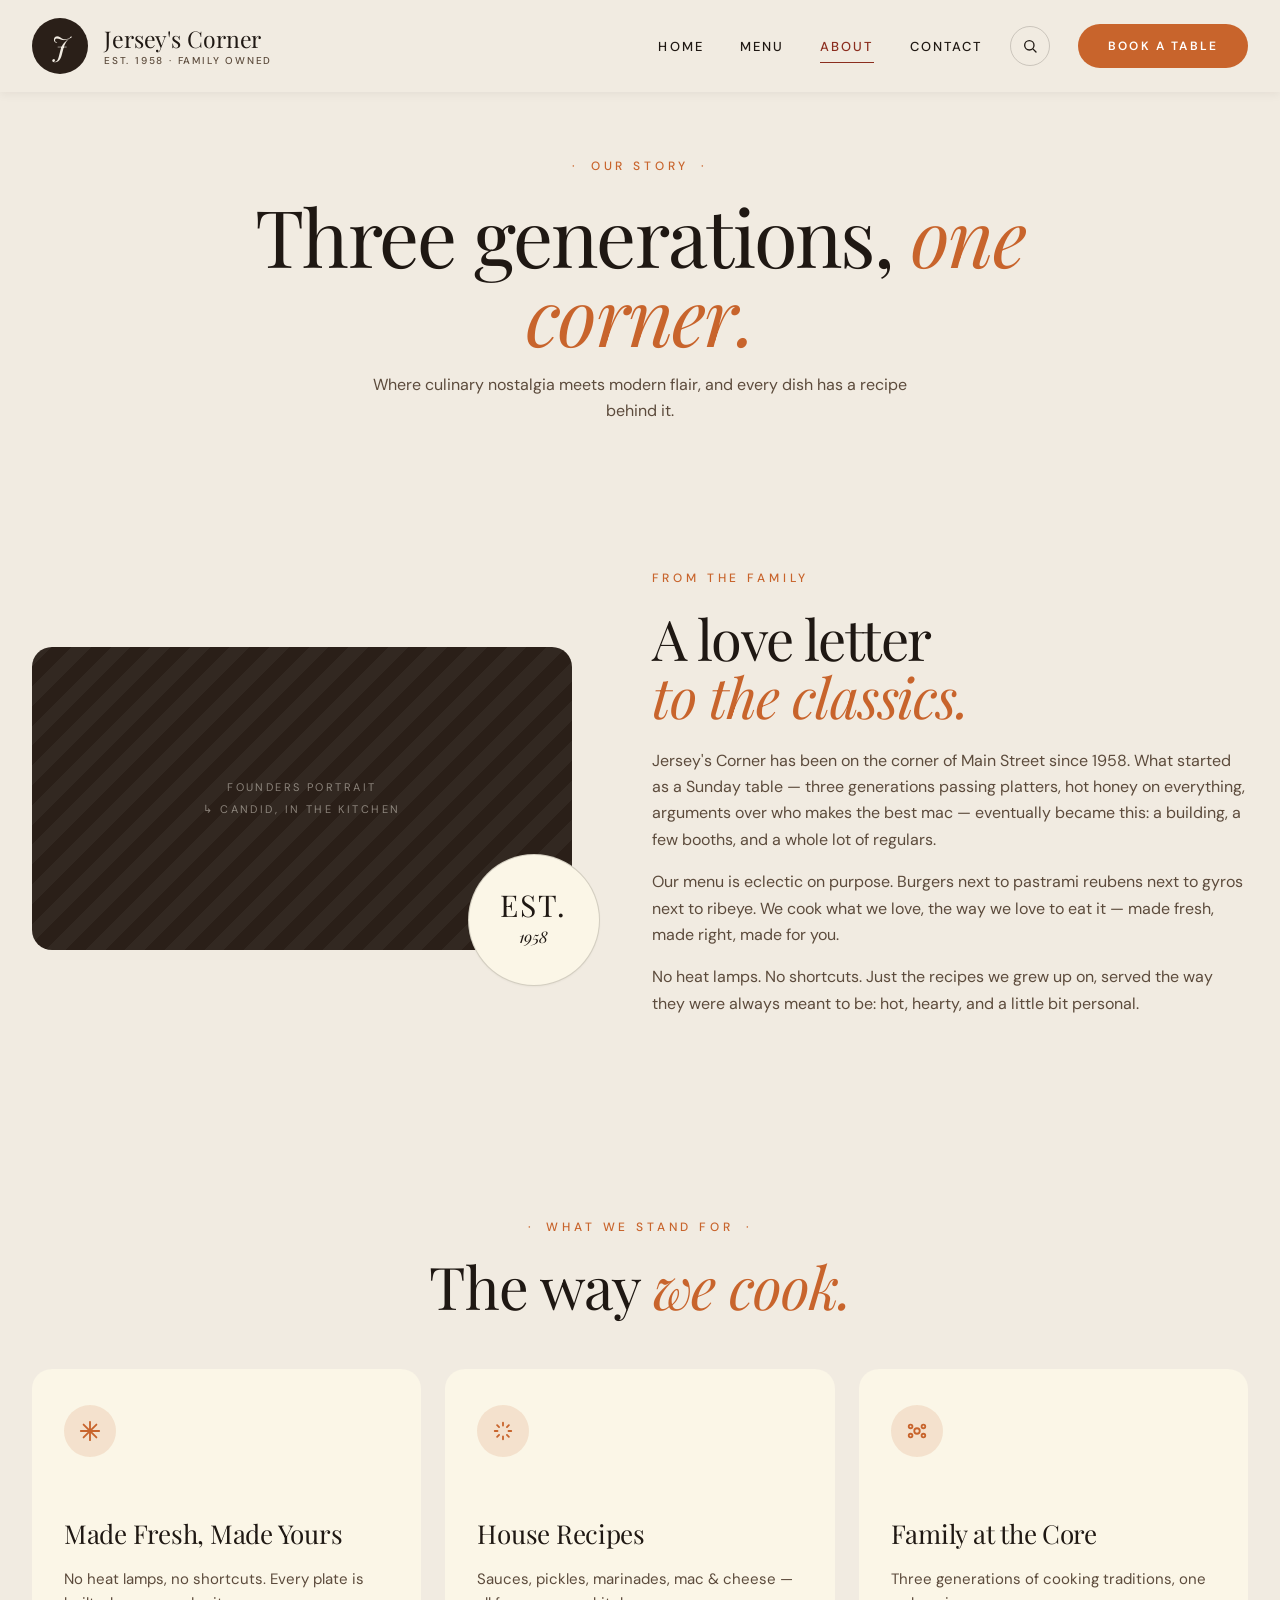
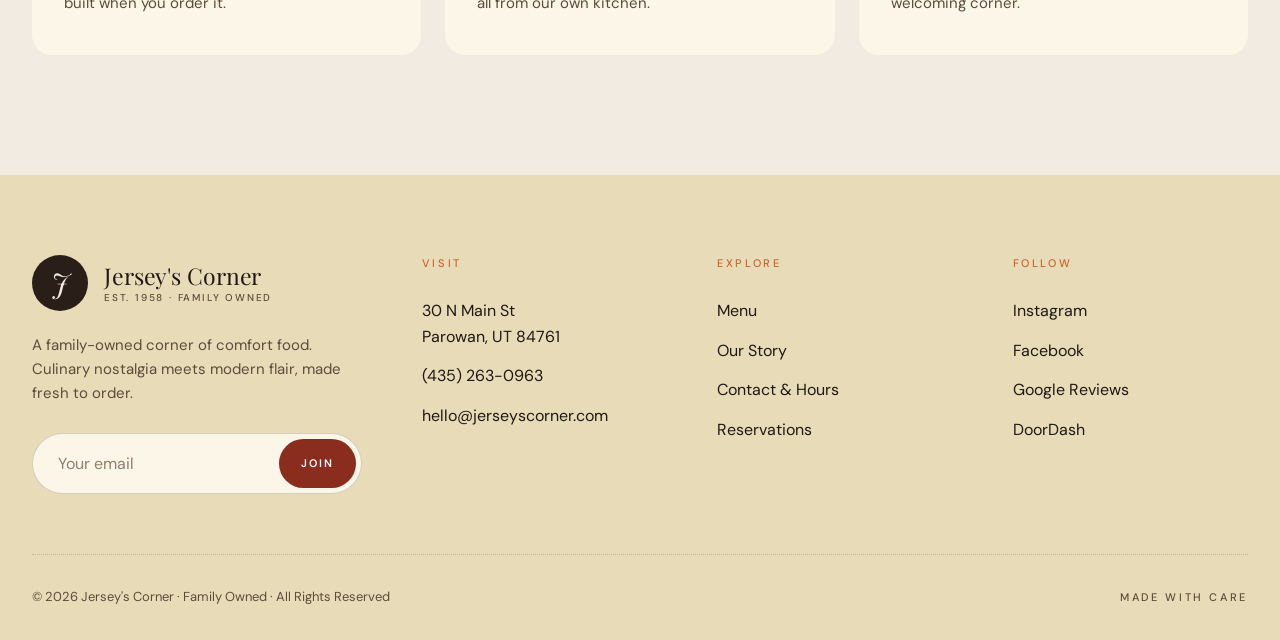
==== jerseys-corner/about.html @ 689a2b95 "Add files via upload" ====
<!doctype html>
<html lang="en">
<head>
  <meta charset="utf-8">
  <meta name="viewport" content="width=device-width, initial-scale=1">
  <title>About — Jersey's Corner</title>
  <meta name="description" content="Three generations, one corner. The story behind Jersey's Corner — a family-owned comfort food restaurant.">

  <link rel="preconnect" href="https://fonts.googleapis.com">
  <link rel="preconnect" href="https://fonts.gstatic.com" crossorigin>
  <link href="https://fonts.googleapis.com/css2?family=Playfair+Display:ital,wght@0,400;0,500;0,600;0,700;1,400;1,500;1,700&family=DM+Sans:opsz,wght@9..40,400;9..40,500;9..40,600&display=swap" rel="stylesheet">

  <link rel="stylesheet" href="style.css">
</head>
<body>

  <!-- ============== HEADER ============== -->
  <header class="site-header">
    <div class="site-header__inner">
      <a href="index.html" class="brand">
        <div class="brand__mark"><span>J</span></div>
        <div class="brand__text">
          <div class="brand__name">Jersey's Corner</div>
          <div class="brand__tagline">EST. 1958 · Family Owned</div>
        </div>
      </a>
      <nav class="nav" aria-label="Primary">
        <ul class="nav__list">
          <li><a href="index.html"   class="nav__link">Home</a></li>
          <li><a href="menu.html"    class="nav__link">Menu</a></li>
          <li><a href="about.html"   class="nav__link is-active">About</a></li>
          <li><a href="contact.html" class="nav__link">Contact</a></li>
        </ul>
        <button class="nav__icon" aria-label="Search">
          <svg width="16" height="16" viewBox="0 0 24 24" fill="none" stroke="currentColor" stroke-width="2" stroke-linecap="round" stroke-linejoin="round"><circle cx="11" cy="11" r="7"/><path d="m21 21-4.3-4.3"/></svg>
        </button>
        <a href="#book" class="btn btn--rust">Book a Table</a>
      </nav>
    </div>
  </header>


  <!-- ============== STORY HERO ============== -->
  <section class="story-hero">
    <div class="container">
      <span class="eyebrow eyebrow--dotted">Our Story</span>
      <h1>Three generations, <em>one corner.</em></h1>
      <p>Where culinary nostalgia meets modern flair, and every dish has a recipe behind it.</p>
    </div>
  </section>


  <!-- ============== FOUNDERS / LOVE LETTER ============== -->
  <section class="story">
    <div class="container">
      <div class="story__inner">
        <div class="story__visual">
          <div class="placeholder" style="aspect-ratio: 16 / 9;">
            <p>Founders portrait<br>↳ candid, in the kitchen</p>
          </div>
          <div class="est-badge">
            <div>
              <div class="est-badge__big">EST.</div>
              <div class="est-badge__year">1958</div>
            </div>
          </div>
        </div>

        <div class="story__copy">
          <span class="eyebrow">From the Family</span>
          <h2 class="story__h story__h--rust">A love letter<br><em>to the classics.</em></h2>
          <p>Jersey's Corner has been on the corner of Main Street since 1958. What started as a Sunday table — three generations passing platters, hot honey on everything, arguments over who makes the best mac — eventually became this: a building, a few booths, and a whole lot of regulars.</p>
          <p>Our menu is eclectic on purpose. Burgers next to pastrami reubens next to gyros next to ribeye. We cook what we love, the way we love to eat it — made fresh, made right, made for you.</p>
          <p>No heat lamps. No shortcuts. Just the recipes we grew up on, served the way they were always meant to be: hot, hearty, and a little bit personal.</p>
        </div>
      </div>
    </div>
  </section>


  <!-- ============== WHAT WE STAND FOR ============== -->
  <section class="section">
    <div class="container">
      <div class="section-head section-head--rust">
        <span class="eyebrow eyebrow--dotted">What We Stand For</span>
        <h2>The way <em>we cook.</em></h2>
      </div>

      <div class="pillars">
        <article class="pillar">
          <div class="pillar__icon">
            <svg viewBox="0 0 24 24" fill="none" stroke="currentColor" stroke-width="2" stroke-linecap="round" stroke-linejoin="round"><path d="M12 2v20M2 12h20M5 5l14 14M19 5 5 19"/></svg>
          </div>
          <h3>Made Fresh, Made Yours</h3>
          <p>No heat lamps, no shortcuts. Every plate is built when you order it.</p>
        </article>

        <article class="pillar">
          <div class="pillar__icon">
            <svg viewBox="0 0 24 24" fill="none" stroke="currentColor" stroke-width="2" stroke-linecap="round" stroke-linejoin="round"><path d="M12 3v3M12 18v3M3 12h3M18 12h3M5.6 5.6l2.1 2.1M16.3 16.3l2.1 2.1M5.6 18.4l2.1-2.1M16.3 7.7l2.1-2.1"/></svg>
          </div>
          <h3>House Recipes</h3>
          <p>Sauces, pickles, marinades, mac &amp; cheese — all from our own kitchen.</p>
        </article>

        <article class="pillar">
          <div class="pillar__icon">
            <svg viewBox="0 0 24 24" fill="none" stroke="currentColor" stroke-width="2" stroke-linecap="round" stroke-linejoin="round"><circle cx="12" cy="12" r="3"/><circle cx="5" cy="7" r="2"/><circle cx="19" cy="7" r="2"/><circle cx="5" cy="17" r="2"/><circle cx="19" cy="17" r="2"/></svg>
          </div>
          <h3>Family at the Core</h3>
          <p>Three generations of cooking traditions, one welcoming corner.</p>
        </article>
      </div>
    </div>
  </section>


  <!-- ============== FOOTER ============== -->
  <footer class="footer">
    <div class="container">
      <div class="footer__grid">
        <div class="footer__brand">
          <a href="index.html" class="brand">
            <div class="brand__mark"><span>J</span></div>
            <div class="brand__text">
              <div class="brand__name">Jersey's Corner</div>
              <div class="brand__tagline">EST. 1958 · Family Owned</div>
            </div>
          </a>
          <p>A family-owned corner of comfort food. Culinary nostalgia meets modern flair, made fresh to order.</p>
          <form class="footer__email" onsubmit="event.preventDefault();">
            <input type="email" placeholder="Your email" aria-label="Your email">
            <button type="submit">Join</button>
          </form>
        </div>
        <div>
          <h5>Visit</h5>
          <ul>
            <li>30 N Main St<br>Parowan, UT 84761</li>
            <li><a href="tel:4352630963">(435) 263-0963</a></li>
            <li><a href="mailto:hello@jerseyscorner.com">hello@jerseyscorner.com</a></li>
          </ul>
        </div>
        <div>
          <h5>Explore</h5>
          <ul>
            <li><a href="menu.html">Menu</a></li>
            <li><a href="about.html">Our Story</a></li>
            <li><a href="contact.html">Contact &amp; Hours</a></li>
            <li><a href="#book">Reservations</a></li>
          </ul>
        </div>
        <div>
          <h5>Follow</h5>
          <ul>
            <li><a href="#">Instagram</a></li>
            <li><a href="#">Facebook</a></li>
            <li><a href="#">Google Reviews</a></li>
            <li><a href="#">DoorDash</a></li>
          </ul>
        </div>
      </div>
      <div class="footer__bottom">
        <div>© 2026 Jersey's Corner · Family Owned · All Rights Reserved</div>
        <div class="care">Made with care</div>
      </div>
    </div>
  </footer>

</body>
</html>
---- jerseys-corner/style.css ----
/* ===================================================================
   JERSEY'S CORNER — Shared stylesheet
   ------------------------------------------------------------------
   1. Tokens & reset
   2. Layout primitives (container, sections)
   3. Header & navigation
   4. Buttons, pills, tags
   5. Hero
   6. Bestsellers
   7. Menu preview / Full menu
   8. Story / About blocks
   9. Hours & location
  10. Contact
  11. Footer
  12. Decorative bits (placeholders, monograms, est. badge)
  13. Responsive
   =================================================================== */


/* ============================================================
   1. TOKENS & RESET
   ============================================================ */

:root {
  /* Surfaces */
  --bg-page:         #F1EBE1;   /* main page background */
  --bg-cream:        #F1EBE1;   /* alias for legacy refs */
  --bg-panel:        #F8F3E9;   /* hero panel — lighter than page */
  --bg-cream-deep:   #E8DCB8;   /* header, footer */
  --bg-cream-light:  #FBF6E7;   /* lifted card surfaces */
  --bg-card:         #FBF6E7;

  /* Ink */
  --ink:        #1F1813;
  --ink-soft:   #5C4B3C;
  --ink-mute:   #8E7E6F;

  /* Brand */
  --burgundy:        #8B2D1E;
  --burgundy-dark:   #6E1F12;
  --rust:            #C8642C;
  --rust-dark:       #A64D1B;
  --brown-deep:      #2A1F18;
  --green:           #5C8A3A;

  /* Card tints (bestseller) */
  --tint-cream:  #F0E2BD;
  --tint-green:  #DDE9C7;
  --tint-lilac:  #DAC9D9;
  --tint-peach:  #EFD4BE;

  /* Lines */
  --line:        rgba(31, 24, 19, 0.18);
  --line-strong: rgba(31, 24, 19, 0.32);

  /* Type */
  --font-display: 'Playfair Display', Georgia, serif;
  --font-sans:    'DM Sans', system-ui, -apple-system, sans-serif;

  /* Shape */
  --radius-card: 20px;
  --radius-md:   14px;
  --radius-pill: 999px;

  /* Layout */
  --container: 1280px;
  --container-narrow: 1080px;
}

* { box-sizing: border-box; margin: 0; padding: 0; }
*::before, *::after { box-sizing: border-box; }

html { scroll-behavior: smooth; }

body {
  font-family: var(--font-sans);
  font-size: 16px;
  line-height: 1.6;
  color: var(--ink);
  background: var(--bg-page);
  -webkit-font-smoothing: antialiased;
  -moz-osx-font-smoothing: grayscale;
  text-rendering: optimizeLegibility;
}

img, svg { display: block; max-width: 100%; }
a { color: inherit; text-decoration: none; }
button {
  font: inherit;
  cursor: pointer;
  border: 0;
  background: none;
  color: inherit;
}
input { font: inherit; }
ul { list-style: none; }


/* ============================================================
   2. LAYOUT PRIMITIVES
   ============================================================ */

.container {
  max-width: var(--container);
  margin: 0 auto;
  padding: 0 32px;
}

.container--narrow {
  max-width: var(--container-narrow);
}

.section {
  padding: 80px 0;
}

.section--tight { padding: 56px 0; }

.section-head {
  text-align: center;
  max-width: 720px;
  margin: 0 auto 52px;
}
.section-head .eyebrow { margin-bottom: 18px; }
.section-head h2 {
  font-family: var(--font-display);
  font-weight: 400;
  font-size: clamp(36px, 4.6vw, 64px);
  line-height: 1.05;
  letter-spacing: -0.018em;
  color: var(--ink);
  margin-bottom: 16px;
}
.section-head h2 em {
  font-style: italic;
  color: var(--burgundy);
}
.section-head--rust h2 em { color: var(--rust); }
.section-head p {
  color: var(--ink-soft);
  font-size: 16px;
  max-width: 540px;
  margin: 0 auto;
}


/* ============================================================
   3. HEADER & NAVIGATION
   ============================================================ */

.site-header {
  background: var(--bg-page);
  position: sticky;
  top: 0;
  z-index: 100;
  box-shadow: 0 2px 10px rgba(31, 24, 19, 0.06);
}
.site-header__inner {
  display: flex;
  align-items: center;
  justify-content: space-between;
  padding: 18px 32px;
  max-width: var(--container);
  margin: 0 auto;
  gap: 32px;
}

.brand {
  display: flex;
  align-items: center;
  gap: 16px;
}
.brand__mark {
  width: 56px; height: 56px;
  background: var(--brown-deep);
  border-radius: 50%;
  display: grid;
  place-items: center;
  color: var(--bg-cream);
  font-family: var(--font-display);
  font-style: italic;
  font-size: 28px;
  line-height: 1;
  flex-shrink: 0;
}
.brand__text { line-height: 1.1; }
.brand__name {
  font-family: var(--font-display);
  font-size: 23px;
  font-weight: 400;
  margin-bottom: 4px;
  letter-spacing: -0.005em;
}
.brand__tagline {
  font-size: 10px;
  letter-spacing: 0.18em;
  color: var(--ink-soft);
  text-transform: uppercase;
  font-weight: 500;
}

.nav {
  display: flex;
  align-items: center;
  gap: 28px;
}
.nav__list {
  display: flex;
  gap: 36px;
}
.nav__link {
  position: relative;
  text-transform: uppercase;
  font-size: 13px;
  letter-spacing: 0.16em;
  font-weight: 500;
  padding: 6px 0;
  color: var(--ink);
  transition: color 0.2s;
}
.nav__link:hover { color: var(--burgundy); }
.nav__link.is-active { color: var(--burgundy); }
.nav__link.is-active::after {
  content: '';
  position: absolute;
  left: 0; right: 0;
  bottom: -2px;
  height: 1.5px;
  background: currentColor;
}
.nav__icon {
  width: 40px; height: 40px;
  border-radius: 50%;
  border: 1px solid var(--line);
  display: grid;
  place-items: center;
  color: var(--ink);
  transition: background 0.2s, color 0.2s;
}
.nav__icon:hover { background: var(--ink); color: var(--bg-cream); }


/* ============================================================
   4. BUTTONS, PILLS, TAGS
   ============================================================ */

.btn {
  display: inline-flex;
  align-items: center;
  gap: 14px;
  padding: 16px 30px;
  border-radius: var(--radius-pill);
  font-size: 12px;
  font-weight: 600;
  letter-spacing: 0.18em;
  text-transform: uppercase;
  transition: background 0.2s, color 0.2s, transform 0.15s, border-color 0.2s;
  white-space: nowrap;
  line-height: 1;
}
.btn:hover { transform: translateY(-1px); }

.btn--primary {
  background: var(--burgundy);
  color: #fff;
}
.btn--primary:hover { background: var(--burgundy-dark); }

.btn--rust {
  background: var(--rust);
  color: #fff;
}
.btn--rust:hover { background: var(--rust-dark); }

.btn--outline {
  border: 1px solid var(--ink);
  color: var(--ink);
  padding: 15px 30px;
}
.btn--outline:hover {
  background: var(--ink);
  color: var(--bg-cream);
}

.btn__arrow {
  display: inline-grid;
  place-items: center;
  width: 14px; height: 14px;
}

/* Eyebrow */
.eyebrow {
  display: inline-block;
  text-transform: uppercase;
  font-size: 12px;
  letter-spacing: 0.32em;
  color: var(--rust);
  font-weight: 500;
}
.eyebrow--dotted::before,
.eyebrow--dotted::after {
  content: '·';
  margin: 0 12px;
  color: var(--rust);
}

/* Hero pill */
.hero-pill {
  display: inline-block;
  padding: 8px 20px;
  background: #F3D9D0;
  color: var(--rust);
  border-radius: var(--radius-pill);
  font-size: 11px;
  letter-spacing: 0.22em;
  text-transform: uppercase;
  font-weight: 500;
}

/* Generic small tag (popular, spicy, etc.) */
.tag {
  display: inline-block;
  padding: 5px 12px;
  background: rgba(31, 24, 19, 0.06);
  border-radius: var(--radius-pill);
  font-size: 10px;
  letter-spacing: 0.2em;
  text-transform: uppercase;
  font-weight: 500;
  color: var(--ink-soft);
}
.tag--star::before {
  content: '★ ';
  color: var(--rust);
  letter-spacing: 0;
}


/* ============================================================
   5. HERO
   ============================================================ */

.hero {
  padding: 32px 0 0;
  position: relative;
}
.hero-panel {
  background: var(--bg-panel);
  border-radius: 28px;
  padding: 60px 64px;
}
.hero__inner {
  display: grid;
  grid-template-columns: 1.05fr 1fr;
  gap: 56px;
  align-items: center;
}
.hero__text { position: relative; }

.hero__pill { margin-bottom: 40px; }

.hero__h {
  font-family: var(--font-display);
  font-weight: 400;
  font-size: clamp(40px, 5.2vw, 72px);
  line-height: 1.04;
  letter-spacing: -0.022em;
  color: var(--ink);
  margin-bottom: 24px;
}
.hero__h em {
  color: var(--burgundy);
  font-style: italic;
}
.hero__lede {
  font-size: 16px;
  color: var(--ink-soft);
  margin-bottom: 32px;
  max-width: 480px;
  line-height: 1.6;
}
.hero__cta {
  display: flex;
  gap: 12px;
  flex-wrap: wrap;
}

/* Decorative leaves in hero */
.leaf {
  position: absolute;
  pointer-events: none;
  color: var(--rust);
  opacity: 0.55;
}
.leaf--tl { top: -10px; left: -50px; transform: rotate(-25deg); width: 44px; }
.leaf--ml { top: 48%; left: -40px; transform: rotate(-110deg); width: 32px; }
.leaf--br { right: -30px; bottom: -10px; transform: rotate(40deg); width: 44px; }


/* ============================================================
   6. BESTSELLERS
   ============================================================ */

.bestsellers__grid {
  display: grid;
  grid-template-columns: repeat(4, 1fr);
  gap: 22px;
}
.dish-card {
  background: var(--bg-card);
  border-radius: var(--radius-card);
  padding: 28px 28px 32px;
  display: flex;
  flex-direction: column;
  align-items: center;
  text-align: center;
  position: relative;
  overflow: hidden;
}
.dish-card[data-tint="cream"] { background: var(--tint-cream); }
.dish-card[data-tint="green"] { background: var(--tint-green); }
.dish-card[data-tint="lilac"] { background: var(--tint-lilac); }
.dish-card[data-tint="peach"] { background: var(--tint-peach); }

.dish-card__tag {
  position: absolute;
  top: 18px; left: 18px;
  background: rgba(255, 255, 255, 0.65);
  padding: 6px 12px;
  border-radius: var(--radius-pill);
  font-size: 10px;
  letter-spacing: 0.18em;
  text-transform: uppercase;
  font-weight: 600;
  color: var(--ink);
  backdrop-filter: blur(4px);
}

.dish-card__monogram {
  width: 110px; height: 110px;
  border-radius: 50%;
  background: var(--brown-deep);
  color: var(--bg-cream);
  display: grid;
  place-items: center;
  font-family: var(--font-display);
  font-size: 50px;
  font-style: italic;
  margin: 36px 0 36px;
  flex-shrink: 0;
}
.dish-card__name {
  font-family: var(--font-display);
  font-size: 24px;
  font-weight: 400;
  margin-bottom: 8px;
  letter-spacing: -0.005em;
}
.dish-card__price {
  font-family: var(--font-display);
  font-size: 23px;
  margin-bottom: 24px;
  color: var(--ink-soft);
}
.dish-card__btn {
  width: 100%;
  background: var(--burgundy);
  color: #fff;
  padding: 14px 20px;
  border-radius: var(--radius-pill);
  font-size: 11px;
  letter-spacing: 0.18em;
  text-transform: uppercase;
  font-weight: 600;
  transition: background 0.2s;
}
.dish-card__btn:hover { background: var(--burgundy-dark); }


/* ============================================================
   7. MENU PREVIEW / FULL MENU
   ============================================================ */

.menu-pills {
  display: flex;
  justify-content: center;
  flex-wrap: wrap;
  gap: 12px;
  margin-bottom: 64px;
}
.menu-pill {
  background: transparent;
  border: 1px solid var(--line);
  padding: 13px 26px;
  border-radius: var(--radius-pill);
  font-size: 12px;
  letter-spacing: 0.18em;
  text-transform: uppercase;
  font-weight: 500;
  color: var(--ink-soft);
  transition: all 0.2s;
}
.menu-pill:hover { border-color: var(--ink); color: var(--ink); }
.menu-pill.is-active {
  background: var(--ink);
  color: var(--bg-cream-light);
  border-color: var(--ink);
}

/* Menu category section */
.menu-category {
  margin-bottom: 80px;
}
.menu-category__head {
  display: flex;
  align-items: baseline;
  gap: 16px;
  margin-bottom: 8px;
}
.menu-category__title {
  font-family: var(--font-display);
  font-size: 30px;
  font-weight: 400;
  letter-spacing: -0.012em;
  white-space: nowrap;
}
.menu-category__divider {
  flex: 1;
  border-bottom: 1.5px dotted var(--line-strong);
  margin-bottom: 6px;
}
.menu-category__count {
  font-size: 11px;
  letter-spacing: 0.22em;
  color: var(--ink-soft);
  text-transform: uppercase;
  white-space: nowrap;
}
.menu-category__intro {
  color: var(--ink-soft);
  font-size: 15px;
  margin-bottom: 12px;
}

.menu-grid {
  display: grid;
  grid-template-columns: 1fr 1fr;
  gap: 0 80px;
}

.menu-item {
  display: grid;
  grid-template-columns: 28px 1fr auto;
  gap: 18px;
  padding: 22px 0;
  border-bottom: 1.5px dotted var(--line);
  align-items: start;
}
.menu-item__mono {
  font-family: var(--font-display);
  font-style: italic;
  font-size: 24px;
  color: var(--rust);
  line-height: 1.1;
  font-weight: 400;
}
.menu-item__body { min-width: 0; }
.menu-item__title {
  font-family: var(--font-display);
  font-size: 22px;
  font-weight: 400;
  margin-bottom: 6px;
  letter-spacing: -0.005em;
  display: flex;
  align-items: center;
  gap: 10px;
  flex-wrap: wrap;
}
.menu-item__desc {
  color: var(--ink-soft);
  font-size: 15px;
  line-height: 1.5;
}
.menu-item__price {
  font-family: var(--font-display);
  font-size: 22px;
  color: var(--ink);
  white-space: nowrap;
}
.menu-item__tags {
  display: flex;
  gap: 6px;
  margin-top: 10px;
  flex-wrap: wrap;
}

.menu-cta {
  text-align: center;
  margin-top: 64px;
}


/* ============================================================
   8. STORY / ABOUT BLOCKS
   ============================================================ */

.story {
  padding: 100px 0;
}
.story__inner {
  display: grid;
  grid-template-columns: 0.95fr 1.05fr;
  gap: 80px;
  align-items: center;
}
.story__visual {
  position: relative;
}
.story__visual .placeholder {
  aspect-ratio: 4 / 3;
}

.story__h {
  font-family: var(--font-display);
  font-weight: 400;
  font-size: clamp(34px, 4.4vw, 56px);
  line-height: 1.04;
  letter-spacing: -0.018em;
  margin: 20px 0 22px;
}
.story__h em {
  color: var(--burgundy);
  font-style: italic;
}
.story__h--rust em { color: var(--rust); }

.story__copy p {
  color: var(--ink-soft);
  margin-bottom: 16px;
  font-size: 16px;
  line-height: 1.65;
}

.story__features {
  display: grid;
  grid-template-columns: 1fr 1fr;
  gap: 28px 32px;
  margin: 36px 0 40px;
}
.feature {
  display: grid;
  grid-template-columns: auto 1fr;
  gap: 16px;
  align-items: start;
}
.feature__icon {
  width: 44px; height: 44px;
  border-radius: 50%;
  background: rgba(200, 100, 44, 0.14);
  color: var(--rust);
  display: grid;
  place-items: center;
  flex-shrink: 0;
}
.feature__icon svg { width: 20px; height: 20px; }
.feature h4 {
  font-family: var(--font-display);
  font-size: 19px;
  font-weight: 400;
  margin-bottom: 4px;
}
.feature p {
  font-size: 14px;
  color: var(--ink-soft);
  line-height: 1.5;
}

/* About-page hero (story header) */
.story-hero {
  padding: 60px 0 40px;
  text-align: center;
}
.story-hero h1 {
  font-family: var(--font-display);
  font-weight: 400;
  font-size: clamp(44px, 6.2vw, 92px);
  line-height: 1.0;
  letter-spacing: -0.022em;
  margin: 18px auto 18px;
  max-width: 1000px;
}
.story-hero h1 em {
  color: var(--rust);
  font-style: italic;
}
.story-hero p {
  color: var(--ink-soft);
  max-width: 540px;
  margin: 0 auto;
  font-size: 16px;
}

/* Three pillar cards (About: What we stand for) */
.pillars {
  display: grid;
  grid-template-columns: repeat(3, 1fr);
  gap: 24px;
}
.pillar {
  background: var(--bg-cream-light);
  border-radius: var(--radius-card);
  padding: 36px 32px 40px;
}
.pillar__icon {
  width: 52px; height: 52px;
  border-radius: 50%;
  background: rgba(200, 100, 44, 0.14);
  color: var(--rust);
  display: grid;
  place-items: center;
  margin-bottom: 56px;
}
.pillar__icon svg { width: 22px; height: 22px; }
.pillar h3 {
  font-family: var(--font-display);
  font-size: 26px;
  font-weight: 400;
  letter-spacing: -0.01em;
  margin-bottom: 12px;
}
.pillar p {
  color: var(--ink-soft);
  font-size: 15px;
  line-height: 1.6;
}


/* ============================================================
   9. HOURS & LOCATION
   ============================================================ */

.hours {
  padding: 80px 0 100px;
}
.hours__grid {
  display: grid;
  grid-template-columns: 1fr 1.15fr;
  gap: 28px;
  margin-top: 8px;
}

.hours-card {
  background: var(--bg-cream-deep);
  padding: 48px;
  border-radius: var(--radius-card);
}
.hours-card h3 {
  font-family: var(--font-display);
  font-size: 32px;
  font-weight: 400;
  margin-bottom: 28px;
  letter-spacing: -0.01em;
}
.hours-list { }
.hours-list li {
  display: flex;
  align-items: center;
  justify-content: space-between;
  padding: 16px 0;
  border-bottom: 1.5px dotted var(--line);
  font-size: 16px;
}
.hours-list li:last-child { border-bottom: 0; }
.hours-list .day { font-weight: 400; }
.hours-list .time {
  color: var(--ink-soft);
  font-feature-settings: 'tnum';
}
.hours-list li.is-today .time { color: var(--burgundy); font-weight: 500; }
.hours-list .open-tag {
  background: var(--burgundy);
  color: #fff;
  padding: 5px 14px;
  border-radius: var(--radius-pill);
  font-size: 11px;
  letter-spacing: 0.18em;
  text-transform: uppercase;
  font-weight: 600;
  margin-left: 14px;
}

.hours-card__address {
  margin-top: 36px;
  padding-top: 28px;
  border-top: 1.5px dotted var(--line);
  display: grid;
  gap: 24px;
}
.hours-card__address h5 {
  text-transform: uppercase;
  font-size: 11px;
  letter-spacing: 0.22em;
  font-weight: 600;
  color: var(--ink-soft);
  margin-bottom: 10px;
}
.hours-card__address p { line-height: 1.55; font-size: 16px; }

/* Map placeholder */
.map-card {
  background:
    repeating-linear-gradient(135deg, rgba(31, 24, 19, 0.08) 0 14px, transparent 14px 28px),
    var(--bg-cream-deep);
  border-radius: var(--radius-card);
  display: grid;
  place-items: center;
  color: var(--ink-soft);
  font-size: 11px;
  letter-spacing: 0.22em;
  text-align: center;
  text-transform: uppercase;
  min-height: 480px;
  line-height: 2;
}


/* ============================================================
   10. CONTACT
   ============================================================ */

.contact-hero {
  padding: 60px 0 40px;
  text-align: center;
}
.contact-hero h1 {
  font-family: var(--font-display);
  font-weight: 400;
  font-size: clamp(44px, 6.2vw, 92px);
  line-height: 1.0;
  letter-spacing: -0.022em;
  margin: 18px auto 18px;
}
.contact-hero h1 em {
  color: var(--rust);
  font-style: italic;
}
.contact-hero p {
  color: var(--ink-soft);
  max-width: 540px;
  margin: 0 auto;
  font-size: 16px;
}

.contact__grid {
  display: grid;
  grid-template-columns: 1fr 1.15fr;
  gap: 28px;
  padding: 0 0 100px;
}
.contact-card {
  background: var(--bg-cream-light);
  border-radius: var(--radius-card);
  padding: 48px;
}
.contact-card h2 {
  font-family: var(--font-display);
  font-size: 36px;
  font-weight: 400;
  margin-bottom: 12px;
}
.contact-card > p {
  color: var(--ink-soft);
  margin-bottom: 32px;
  font-size: 15px;
}
.contact-list { display: grid; gap: 8px; }
.contact-list li {
  display: grid;
  grid-template-columns: 56px 1fr;
  gap: 16px;
  padding: 22px 0;
  border-bottom: 1.5px dotted var(--line);
  align-items: start;
}
.contact-list li:last-child { border-bottom: 0; }
.contact-list .ico {
  width: 44px; height: 44px;
  border-radius: 50%;
  background: rgba(200, 100, 44, 0.14);
  color: var(--rust);
  display: grid;
  place-items: center;
  flex-shrink: 0;
}
.contact-list .ico svg { width: 18px; height: 18px; }
.contact-list h6 {
  text-transform: uppercase;
  font-size: 11px;
  letter-spacing: 0.22em;
  font-weight: 600;
  color: var(--ink-soft);
  margin-bottom: 6px;
}
.contact-list p { line-height: 1.55; font-size: 16px; }


/* ============================================================
   11. FOOTER
   ============================================================ */

.footer {
  background: var(--bg-cream-deep);
  padding: 80px 0 32px;
  margin-top: 40px;
}
.footer__grid {
  display: grid;
  grid-template-columns: 1.4fr 1fr 1fr 1fr;
  gap: 60px;
  margin-bottom: 60px;
}
.footer__brand .brand { margin-bottom: 22px; }
.footer__brand p {
  margin-bottom: 28px;
  color: var(--ink-soft);
  font-size: 15px;
  line-height: 1.6;
  max-width: 320px;
}
.footer__email {
  display: flex;
  background: var(--bg-cream-light);
  border-radius: var(--radius-pill);
  padding: 5px;
  max-width: 360px;
  border: 1px solid var(--line);
}
.footer__email input {
  border: 0;
  background: transparent;
  padding: 12px 20px;
  flex: 1;
  color: var(--ink);
  outline: none;
  min-width: 0;
}
.footer__email input::placeholder { color: var(--ink-mute); }
.footer__email button {
  background: var(--burgundy);
  color: #fff;
  padding: 11px 22px;
  border-radius: var(--radius-pill);
  font-size: 11px;
  letter-spacing: 0.18em;
  text-transform: uppercase;
  font-weight: 600;
  transition: background 0.2s;
}
.footer__email button:hover { background: var(--burgundy-dark); }

.footer h5 {
  text-transform: uppercase;
  font-size: 11px;
  letter-spacing: 0.24em;
  color: var(--rust);
  font-weight: 500;
  margin-bottom: 26px;
}
.footer ul li { margin-bottom: 14px; }
.footer ul a {
  color: var(--ink);
  font-size: 16px;
  transition: color 0.2s;
}
.footer ul a:hover { color: var(--burgundy); }
.footer__bottom {
  display: flex;
  justify-content: space-between;
  align-items: center;
  padding-top: 32px;
  border-top: 1.5px dotted var(--line);
  font-size: 13px;
  color: var(--ink-soft);
}
.footer__bottom .care {
  letter-spacing: 0.24em;
  text-transform: uppercase;
  font-size: 11px;
  font-weight: 500;
}


/* ============================================================
   12. DECORATIVE BITS
   ============================================================ */

/* Image placeholder (brown striped) */
.placeholder {
  background:
    repeating-linear-gradient(135deg, rgba(255,255,255,0.04) 0 14px, transparent 14px 28px),
    var(--brown-deep);
  border-radius: var(--radius-card);
  display: grid;
  place-items: center;
  color: rgba(255, 250, 240, 0.45);
  font-size: 11px;
  letter-spacing: 0.22em;
  text-align: center;
  text-transform: uppercase;
  position: relative;
  line-height: 2;
  padding: 24px;
}

/* When the placeholder contains a real photo */
.placeholder--photo {
  background: var(--brown-deep);
  padding: 0;
  overflow: hidden;
}
.placeholder--photo > img {
  width: 100%;
  height: 100%;
  object-fit: cover;
  display: block;
  border-radius: inherit;
}

/* Open today pill (lower-left of hero placeholder) */
.open-pill {
  position: absolute;
  bottom: 18px;
  left: 18px;
  background: var(--bg-cream-light);
  color: var(--ink);
  padding: 9px 16px 9px 14px;
  border-radius: var(--radius-pill);
  display: inline-flex;
  align-items: center;
  gap: 9px;
  font-size: 13px;
  font-weight: 500;
  letter-spacing: 0;
  text-transform: none;
}
.open-pill::before {
  content: '';
  width: 8px; height: 8px;
  border-radius: 50%;
  background: var(--green);
  box-shadow: 0 0 0 3px rgba(92, 138, 58, 0.22);
}
.open-pill--closed::before {
  background: #B05A48;
  box-shadow: 0 0 0 3px rgba(176, 90, 72, 0.22);
}

.hours-list .open-tag--closed {
  background: var(--ink-mute);
}
.hours-list li.is-today[data-open="false"] .time {
  color: var(--ink-soft);
  font-weight: 400;
}

/* EST. 2024 round badge (overlaps story image) */
.est-badge {
  position: absolute;
  bottom: -36px;
  right: -28px;
  width: 132px;
  height: 132px;
  border-radius: 50%;
  background: var(--bg-cream-light);
  display: grid;
  place-items: center;
  text-align: center;
  font-family: var(--font-display);
  border: 1px solid var(--line);
  box-shadow: 0 1px 2px rgba(31,24,19,0.04);
}
.est-badge__big {
  font-size: 30px;
  letter-spacing: 0.06em;
  line-height: 1;
}
.est-badge__year {
  font-size: 16px;
  font-style: italic;
  margin-top: 4px;
}


/* ============================================================
   13. RESPONSIVE
   ============================================================ */

@media (max-width: 1100px) {
  .bestsellers__grid { grid-template-columns: repeat(2, 1fr); }
  .footer__grid { grid-template-columns: 1.4fr 1fr 1fr; gap: 48px; }
  .footer__brand { grid-column: 1 / -1; }
}

@media (max-width: 980px) {
  .section { padding: 70px 0; }
  .hero__inner,
  .story__inner,
  .hours__grid,
  .contact__grid { grid-template-columns: 1fr; gap: 40px; }
  .menu-grid { grid-template-columns: 1fr; gap: 0; }
  .pillars { grid-template-columns: 1fr; }
  .est-badge { right: 16px; bottom: -30px; }
  .footer__grid { grid-template-columns: 1fr 1fr; gap: 40px; }
  .footer__brand { grid-column: 1 / -1; }
}

@media (max-width: 720px) {
  .container { padding: 0 22px; }
  .site-header__inner { padding: 14px 22px; flex-wrap: wrap; gap: 16px; }
  .nav { gap: 14px; }
  .nav__list { display: none; }
  .brand__name { font-size: 20px; }
  .brand__mark { width: 48px; height: 48px; font-size: 24px; }

  .hero { padding: 50px 0 40px; }
  .hero__cta { width: 100%; }
  .hero__cta .btn { flex: 1; justify-content: center; }

  .bestsellers__grid { grid-template-columns: 1fr; }

  .menu-category__title { font-size: 28px; }
  .menu-item { grid-template-columns: 24px 1fr auto; gap: 12px; }
  .menu-item__title, .menu-item__price { font-size: 19px; }

  .hours-card, .contact-card { padding: 32px 24px; }
  .hours-card h3, .contact-card h2 { font-size: 26px; }

  .footer { padding: 60px 0 24px; }
  .footer__grid { grid-template-columns: 1fr; gap: 40px; }
  .footer__bottom { flex-direction: column; gap: 14px; text-align: center; }
}
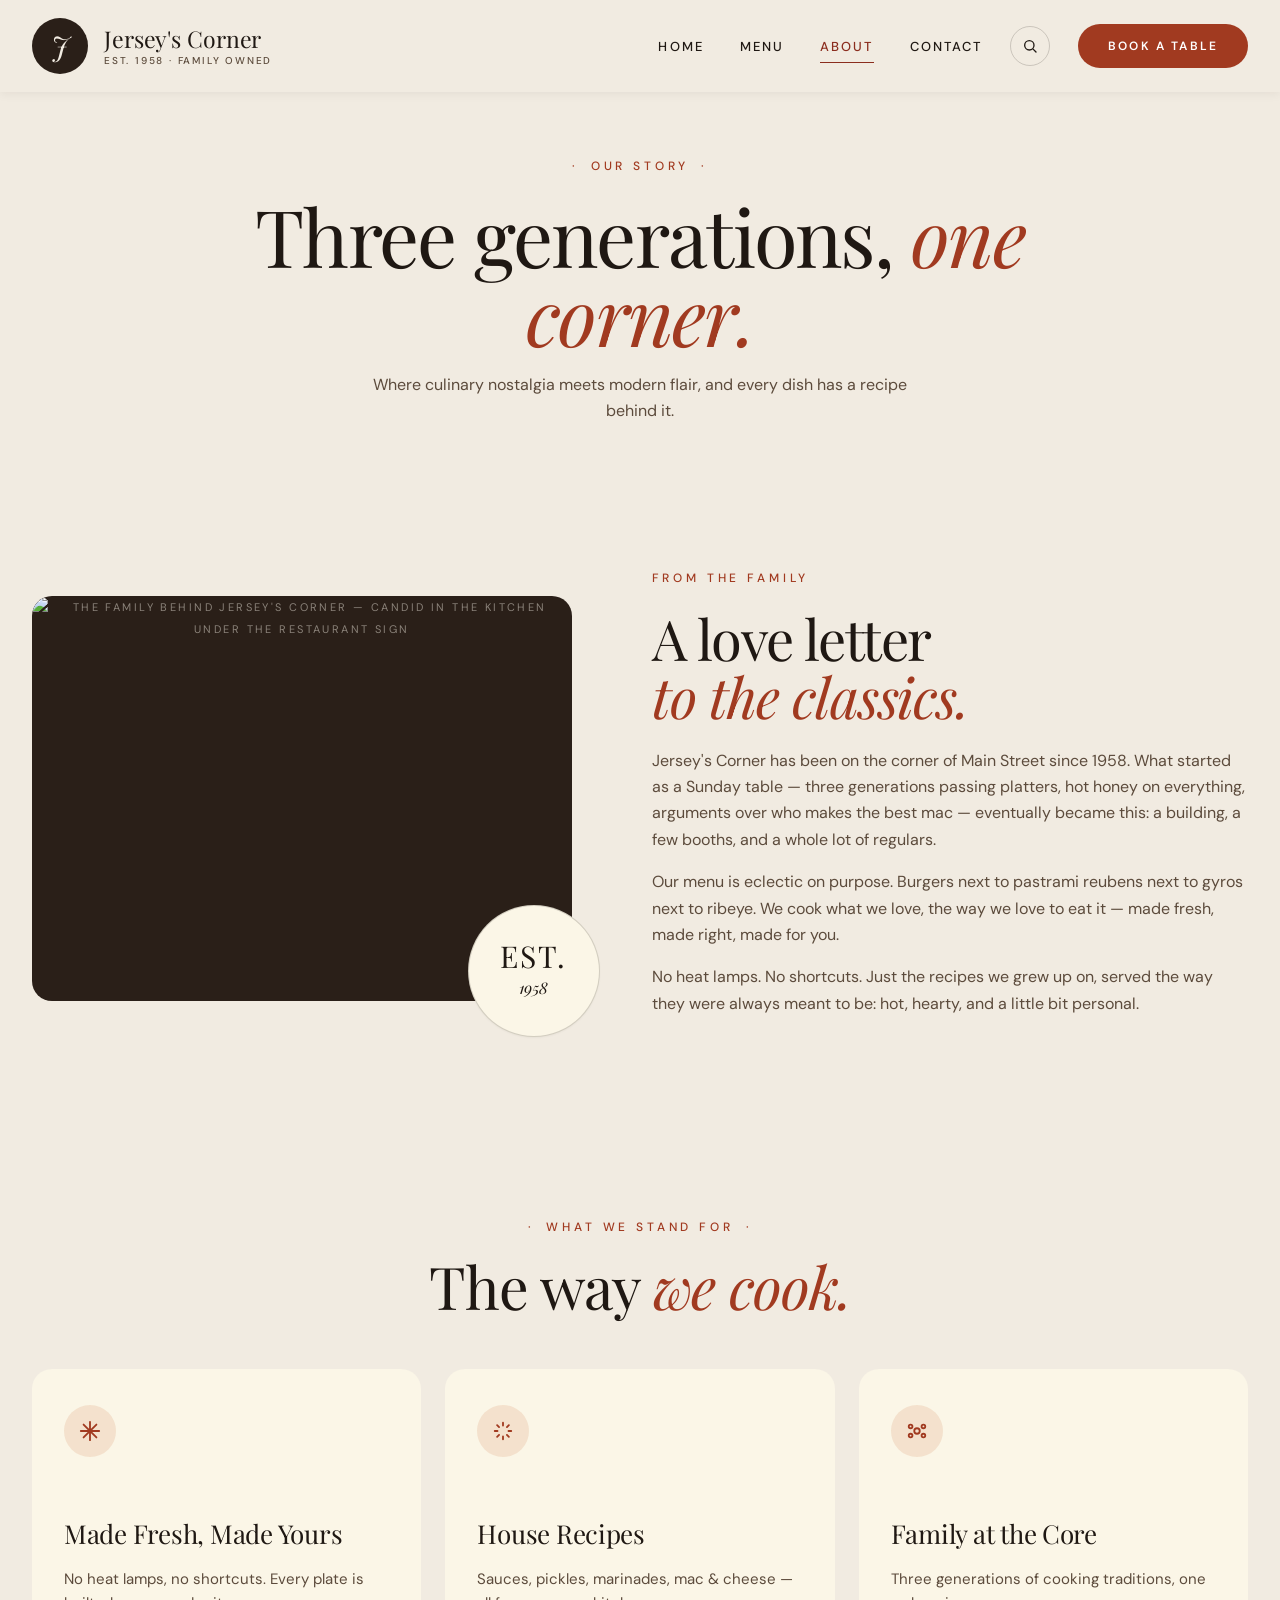
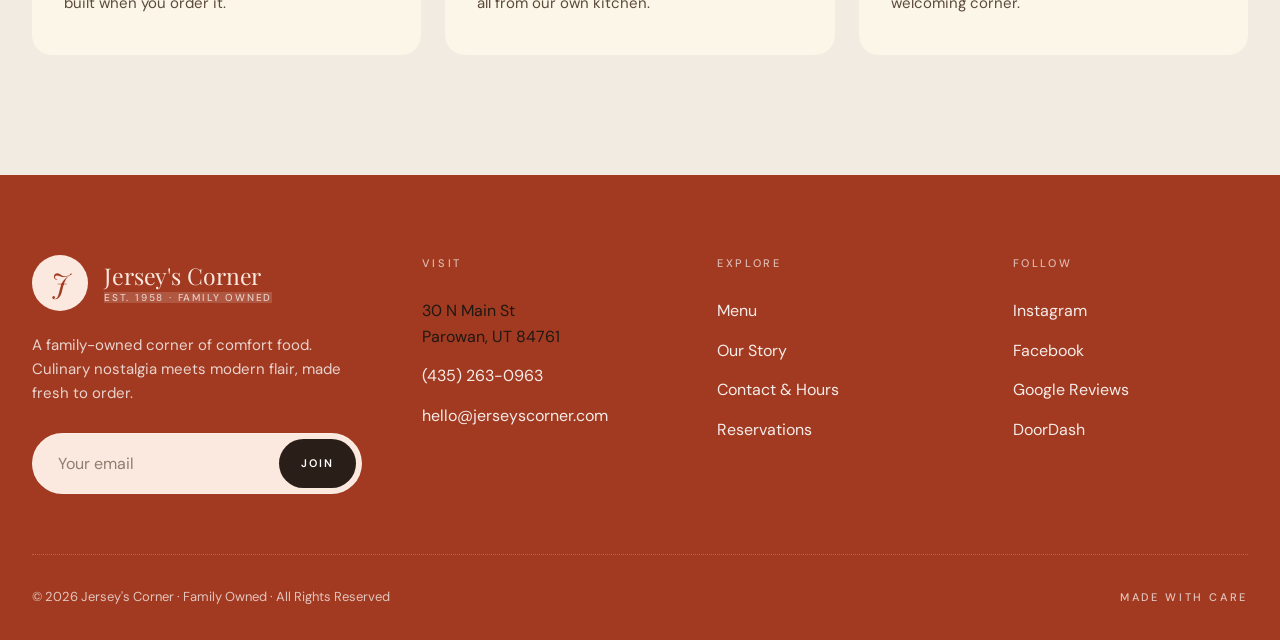
==== commit cb63a309: "Add files via upload" ====
--- a/jerseys-corner/about.html
+++ b/jerseys-corner/about.html
@@ -55,8 +55,8 @@
     <div class="container">
       <div class="story__inner">
         <div class="story__visual">
-          <div class="placeholder" style="aspect-ratio: 16 / 9;">
-            <p>Founders portrait<br>↳ candid, in the kitchen</p>
+          <div class="placeholder placeholder--photo" style="aspect-ratio: 4 / 3;">
+            <img src="images/founders.png" alt="The family behind Jersey's Corner — candid in the kitchen under the restaurant sign">
           </div>
           <div class="est-badge">
             <div>
--- a/jerseys-corner/style.css
+++ b/jerseys-corner/style.css
@@ -38,8 +38,8 @@
   /* Brand */
   --burgundy:        #8B2D1E;
   --burgundy-dark:   #6E1F12;
-  --rust:            #C8642C;
-  --rust-dark:       #A64D1B;
+  --rust:            #a13a20;
+  --rust-dark:       #7A2C18;
   --brown-deep:      #2A1F18;
   --green:           #5C8A3A;
 
@@ -409,11 +409,10 @@
 .dish-card {
   background: var(--bg-card);
   border-radius: var(--radius-card);
-  padding: 28px 28px 32px;
+  padding: 0;
   display: flex;
   flex-direction: column;
-  align-items: center;
-  text-align: center;
+  text-align: left;
   position: relative;
   overflow: hidden;
 }
@@ -425,7 +424,8 @@
 .dish-card__tag {
   position: absolute;
   top: 18px; left: 18px;
-  background: rgba(255, 255, 255, 0.65);
+  z-index: 2;
+  background: rgba(255, 255, 255, 0.85);
   padding: 6px 12px;
   border-radius: var(--radius-pill);
   font-size: 10px;
@@ -436,43 +436,61 @@
   backdrop-filter: blur(4px);
 }
 
-.dish-card__monogram {
-  width: 110px; height: 110px;
-  border-radius: 50%;
+.dish-card__photo {
+  width: 100%;
+  aspect-ratio: 4 / 3;
+  overflow: hidden;
   background: var(--brown-deep);
-  color: var(--bg-cream);
-  display: grid;
-  place-items: center;
-  font-family: var(--font-display);
-  font-size: 50px;
-  font-style: italic;
-  margin: 36px 0 36px;
-  flex-shrink: 0;
+}
+.dish-card__photo img {
+  width: 100%;
+  height: 100%;
+  object-fit: cover;
+  display: block;
+}
+
+.dish-card__body {
+  padding: 28px 28px 28px;
+  display: flex;
+  flex-direction: column;
+  flex: 1;
 }
 .dish-card__name {
   font-family: var(--font-display);
-  font-size: 24px;
+  font-size: 28px;
   font-weight: 400;
   margin-bottom: 8px;
-  letter-spacing: -0.005em;
+  letter-spacing: -0.01em;
+  color: var(--ink);
+  line-height: 1.1;
 }
 .dish-card__price {
   font-family: var(--font-display);
-  font-size: 23px;
+  font-size: 22px;
+  font-weight: 500;
+  margin-bottom: 18px;
+  color: var(--ink);
+}
+.dish-card__desc {
+  font-size: 15px;
+  color: var(--ink-soft);
+  line-height: 1.5;
   margin-bottom: 24px;
-  color: var(--ink-soft);
+  flex: 1;
 }
 .dish-card__btn {
   width: 100%;
   background: var(--burgundy);
   color: #fff;
-  padding: 14px 20px;
+  padding: 16px 20px;
   border-radius: var(--radius-pill);
   font-size: 11px;
   letter-spacing: 0.18em;
   text-transform: uppercase;
   font-weight: 600;
   transition: background 0.2s;
+  text-align: center;
+  display: block;
 }
 .dish-card__btn:hover { background: var(--burgundy-dark); }
 
@@ -510,6 +528,7 @@
 /* Menu category section */
 .menu-category {
   margin-bottom: 80px;
+  scroll-margin-top: 110px;
 }
 .menu-category__head {
   display: flex;
@@ -909,7 +928,7 @@
    ============================================================ */
 
 .footer {
-  background: var(--bg-cream-deep);
+  background: var(--rust);
   padding: 80px 0 32px;
   margin-top: 40px;
 }
@@ -920,20 +939,29 @@
   margin-bottom: 60px;
 }
 .footer__brand .brand { margin-bottom: 22px; }
+.footer__brand .brand__mark {
+  background: #FBE9E0;
+  color: var(--rust);
+}
+.footer__brand .brand__name { color: #FBE9E0; }
+.footer__brand .brand__tagline {
+  color: rgba(255, 255, 255, 0.7);
+  background: rgba(255, 255, 255, 0.15);
+}
 .footer__brand p {
   margin-bottom: 28px;
-  color: var(--ink-soft);
+  color: rgba(255, 255, 255, 0.78);
   font-size: 15px;
   line-height: 1.6;
   max-width: 320px;
 }
 .footer__email {
   display: flex;
-  background: var(--bg-cream-light);
+  background: #FBE9E0;
   border-radius: var(--radius-pill);
   padding: 5px;
   max-width: 360px;
-  border: 1px solid var(--line);
+  border: 1px solid rgba(255, 255, 255, 0.2);
 }
 .footer__email input {
   border: 0;
@@ -946,7 +974,7 @@
 }
 .footer__email input::placeholder { color: var(--ink-mute); }
 .footer__email button {
-  background: var(--burgundy);
+  background: var(--brown-deep);
   color: #fff;
   padding: 11px 22px;
   border-radius: var(--radius-pill);
@@ -956,31 +984,31 @@
   font-weight: 600;
   transition: background 0.2s;
 }
-.footer__email button:hover { background: var(--burgundy-dark); }
+.footer__email button:hover { background: #000; }
 
 .footer h5 {
   text-transform: uppercase;
   font-size: 11px;
   letter-spacing: 0.24em;
-  color: var(--rust);
+  color: rgba(255, 255, 255, 0.65);
   font-weight: 500;
   margin-bottom: 26px;
 }
 .footer ul li { margin-bottom: 14px; }
 .footer ul a {
-  color: var(--ink);
+  color: rgba(255, 255, 255, 0.9);
   font-size: 16px;
   transition: color 0.2s;
 }
-.footer ul a:hover { color: var(--burgundy); }
+.footer ul a:hover { color: #fff; }
 .footer__bottom {
   display: flex;
   justify-content: space-between;
   align-items: center;
   padding-top: 32px;
-  border-top: 1.5px dotted var(--line);
+  border-top: 1.5px dotted rgba(255, 255, 255, 0.22);
   font-size: 13px;
-  color: var(--ink-soft);
+  color: rgba(255, 255, 255, 0.7);
 }
 .footer__bottom .care {
   letter-spacing: 0.24em;
@@ -1139,3 +1167,43 @@
   .footer__grid { grid-template-columns: 1fr; gap: 40px; }
   .footer__bottom { flex-direction: column; gap: 14px; text-align: center; }
 }
+
+
+/* ============================================================
+   14. SMOOTH SCROLL & BACK TO TOP
+   ============================================================ */
+
+html {
+  scroll-behavior: smooth;
+}
+
+.back-to-top {
+  position: fixed;
+  bottom: 28px;
+  right: 28px;
+  width: 52px;
+  height: 52px;
+  border-radius: 50%;
+  background: var(--rust);
+  color: #fff;
+  display: grid;
+  place-items: center;
+  box-shadow: 0 4px 16px rgba(31, 24, 19, 0.18);
+  cursor: pointer;
+  border: none;
+  opacity: 0;
+  pointer-events: none;
+  transform: translateY(8px);
+  transition: opacity 0.25s ease, transform 0.25s ease, background 0.2s ease;
+  z-index: 50;
+}
+.back-to-top.is-visible {
+  opacity: 1;
+  pointer-events: auto;
+  transform: translateY(0);
+}
+.back-to-top:hover { background: var(--rust-dark); }
+.back-to-top svg {
+  width: 20px;
+  height: 20px;
+}
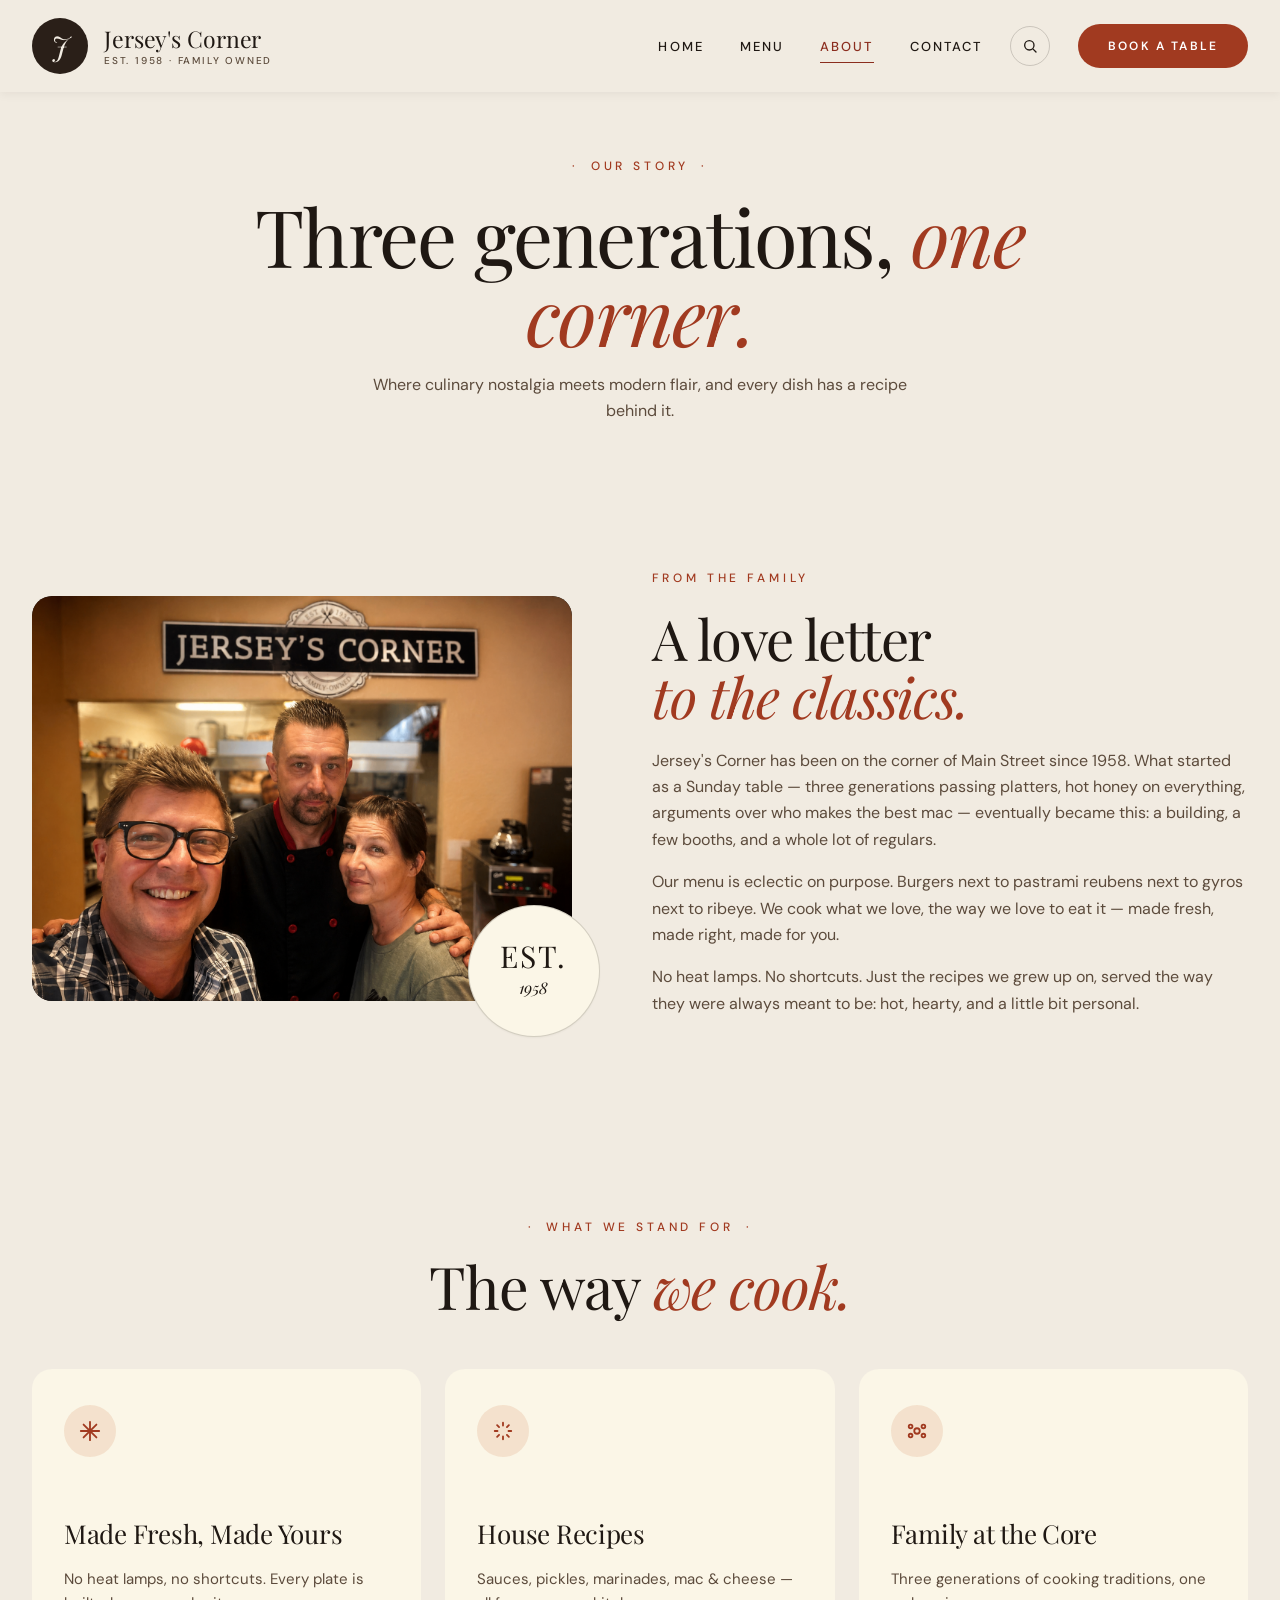
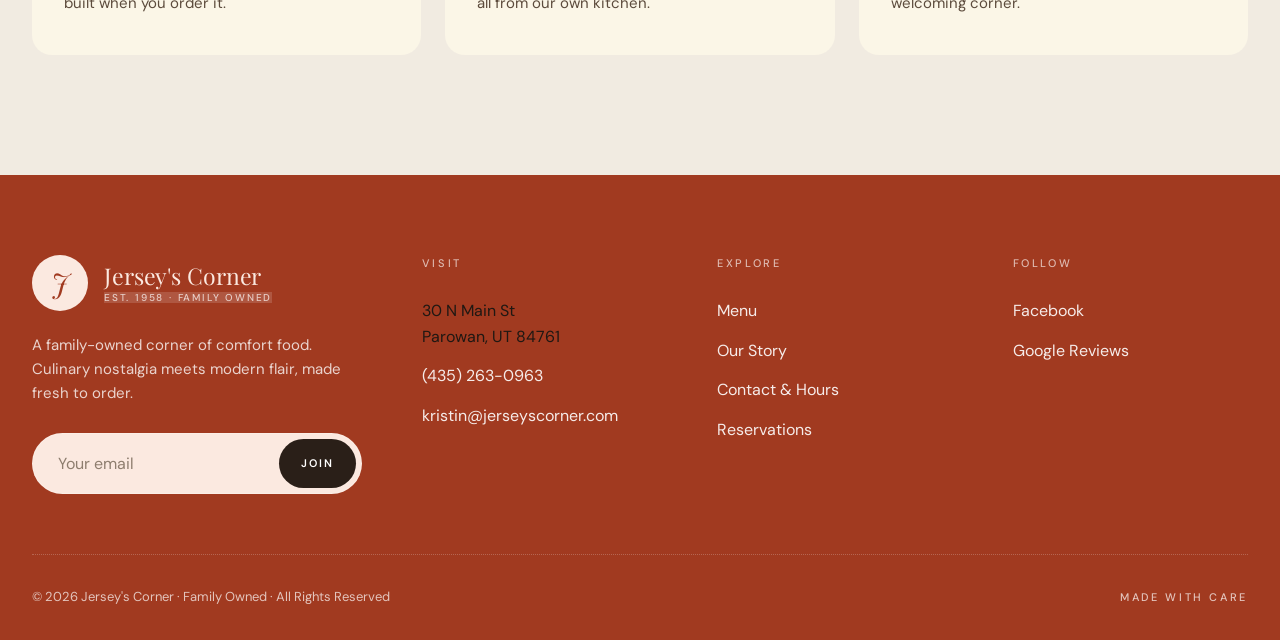
==== commit 8c0de1c8: "Add files via upload" ====
--- a/jerseys-corner/about.html
+++ b/jerseys-corner/about.html
@@ -138,7 +138,7 @@
           <ul>
             <li>30 N Main St<br>Parowan, UT 84761</li>
             <li><a href="tel:4352630963">(435) 263-0963</a></li>
-            <li><a href="mailto:hello@jerseyscorner.com">hello@jerseyscorner.com</a></li>
+            <li><a href="mailto:kristin@jerseyscorner.com">kristin@jerseyscorner.com</a></li>
           </ul>
         </div>
         <div>
@@ -153,10 +153,8 @@
         <div>
           <h5>Follow</h5>
           <ul>
-            <li><a href="#">Instagram</a></li>
-            <li><a href="#">Facebook</a></li>
-            <li><a href="#">Google Reviews</a></li>
-            <li><a href="#">DoorDash</a></li>
+            <li><a href="https://www.facebook.com/profile.php?id=61560283268032" target="_blank" rel="noopener">Facebook</a></li>
+            <li><a href="https://share.google/urrih6MpAJSO44j2R" target="_blank" rel="noopener">Google Reviews</a></li>
           </ul>
         </div>
       </div>
